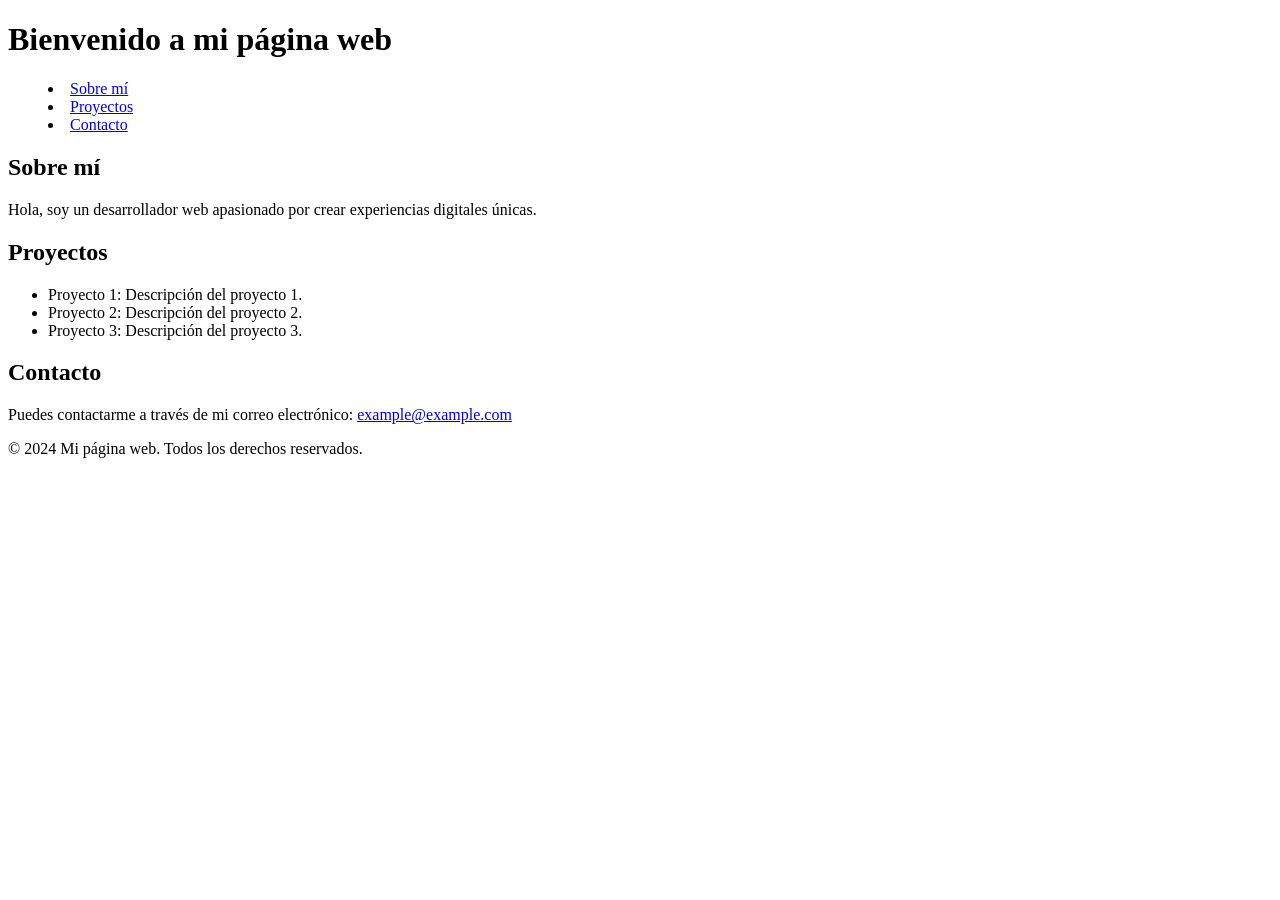
==== index.html @ 87513f9e "Create index.html" ====
<!DOCTYPE html>
<html lang="en">
<head>
    <meta charset="UTF-8">
    <meta name="viewport" content="width=device-width, initial-scale=1.0">
    <title>Mi página web</title>
</head>
<body>
    <header>
        <h1>Bienvenido a mi página web</h1>
        <menu>
            <li><a href="#sobre-mi">Sobre mí</a></li>
            <li><a href="#proyectos">Proyectos</a></li>
            <li><a href="#contacto">Contacto</a></li>
        </menu>
    </header>
    <main>
        <section>
            <h2>Sobre mí</h2>
            <p>Hola, soy un desarrollador web apasionado por crear experiencias digitales únicas.</p>
        </section>
        <section>
            <h2>Proyectos</h2>
            <ul>
                <li>Proyecto 1: Descripción del proyecto 1.</li>
                <li>Proyecto 2: Descripción del proyecto 2.</li>
                <li>Proyecto 3: Descripción del proyecto 3.</li>
            </ul>
        </section>
        <section>
            <h2>Contacto</h2>
            <p>Puedes contactarme a través de mi correo electrónico:
                <a href="mailto:example@example.com">example@example.com</a>
            </p>
        </section>
    </main>
    <footer>
        <p>&copy; 2024 Mi página web. Todos los derechos reservados.</p>
    </footer>
</body>
</html>
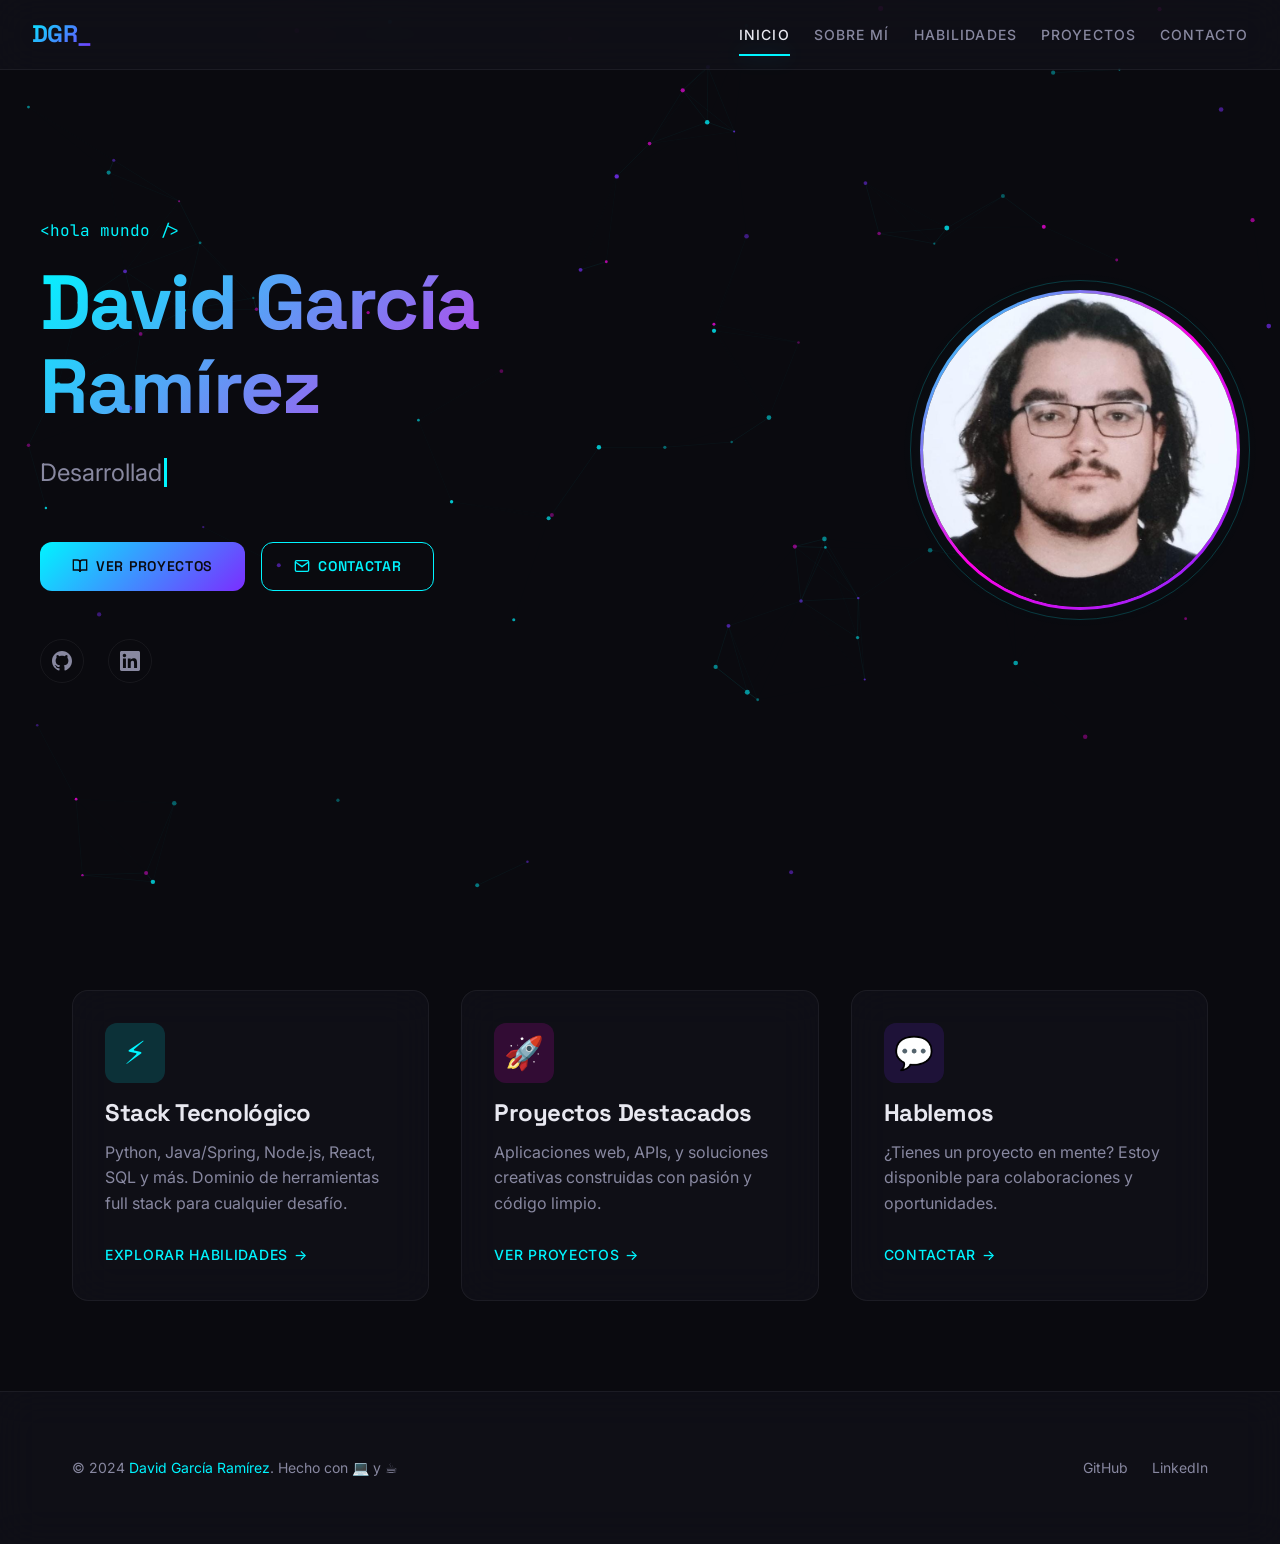
==== commit 163b204b: "ammend this" ====
--- a/index.html
+++ b/index.html
@@ -1,41 +1,131 @@
 <!DOCTYPE html>
-<html lang="en">
+<html lang="es">
+
 <head>
-    <meta charset="UTF-8">
-    <meta name="viewport" content="width=device-width, initial-scale=1.0">
-    <title>Mi página web</title>
+  <meta charset="UTF-8">
+  <meta name="viewport" content="width=device-width, initial-scale=1.0">
+  <title>David García Ramírez — Desarrollador Full Stack</title>
+  <meta name="description" content="Portafolio de David García Ramírez. Desarrollador Full Stack especializado en Python, Java/Spring, Node.js, React y más.">
+
+  <!-- Open Graph -->
+  <meta property="og:title" content="David García Ramírez — Desarrollador Full Stack">
+  <meta property="og:description" content="Portafolio profesional de David García Ramírez. Desarrollador Full Stack apasionado por crear soluciones web innovadoras.">
+  <meta property="og:image" content="img/ImagenPerfil.jpg">
+  <meta property="og:type" content="website">
+
+  <!-- Favicon -->
+  <link rel="icon" href="img/ImagenPerfil.jpg" type="image/jpeg">
+
+  <!-- Styles -->
+  <link rel="stylesheet" href="css/styles.css">
+  <link rel="stylesheet" href="css/animations.css">
 </head>
+
 <body>
-    <header>
-        <h1>Bienvenido a mi página web</h1>
-        <menu>
-            <li><a href="#sobre-mi">Sobre mí</a></li>
-            <li><a href="#proyectos">Proyectos</a></li>
-            <li><a href="#contacto">Contacto</a></li>
-        </menu>
-    </header>
-    <main>
-        <section>
-            <h2>Sobre mí</h2>
-            <p>Hola, soy un desarrollador web apasionado por crear experiencias digitales únicas.</p>
-        </section>
-        <section>
-            <h2>Proyectos</h2>
-            <ul>
-                <li>Proyecto 1: Descripción del proyecto 1.</li>
-                <li>Proyecto 2: Descripción del proyecto 2.</li>
-                <li>Proyecto 3: Descripción del proyecto 3.</li>
-            </ul>
-        </section>
-        <section>
-            <h2>Contacto</h2>
-            <p>Puedes contactarme a través de mi correo electrónico:
-                <a href="mailto:example@example.com">example@example.com</a>
-            </p>
-        </section>
-    </main>
-    <footer>
-        <p>&copy; 2024 Mi página web. Todos los derechos reservados.</p>
-    </footer>
+  <!-- Particles Background -->
+  <canvas id="particles-canvas" aria-hidden="true"></canvas>
+
+  <!-- Navigation -->
+  <nav class="nav-bar" id="main-nav" aria-label="Navegación principal">
+    <a class="nav-logo" href="index.html">DGR<span style="color: var(--accent-cyan);">_</span></a>
+    <div class="nav-links" id="nav-links">
+      <a href="index.html">Inicio</a>
+      <a href="about.html">Sobre mí</a>
+      <a href="skills.html">Habilidades</a>
+      <a href="projects.html">Proyectos</a>
+      <a href="contact.html">Contacto</a>
+    </div>
+    <button class="nav-toggle" id="nav-toggle" aria-label="Abrir menú" aria-expanded="false">☰</button>
+  </nav>
+  <div class="nav-overlay" id="nav-overlay"></div>
+
+  <!-- Hero Section -->
+  <section class="hero" id="hero">
+    <div class="hero-inner">
+      <div class="hero-content">
+        <p class="hero-greeting">&lt;hola mundo /&gt;</p>
+        <h1 class="hero-title gradient-text">David García<br>Ramírez</h1>
+        <p class="hero-subtitle">
+          <span class="typing-text"></span><span class="typing-cursor"></span>
+        </p>
+        <div class="hero-cta">
+          <a href="projects.html" class="btn-primary" id="cta-projects">
+            <svg width="16" height="16" viewBox="0 0 24 24" fill="none" stroke="currentColor" stroke-width="2"><path d="M2 3h6a4 4 0 0 1 4 4v14a3 3 0 0 0-3-3H2z"/><path d="M22 3h-6a4 4 0 0 0-4 4v14a3 3 0 0 1 3-3h7z"/></svg>
+            Ver proyectos
+          </a>
+          <a href="contact.html" class="btn-outline" id="cta-contact">
+            <svg width="16" height="16" viewBox="0 0 24 24" fill="none" stroke="currentColor" stroke-width="2"><path d="M4 4h16c1.1 0 2 .9 2 2v12c0 1.1-.9 2-2 2H4c-1.1 0-2-.9-2-2V6c0-1.1.9-2 2-2z"/><polyline points="22,6 12,13 2,6"/></svg>
+            Contactar
+          </a>
+        </div>
+        <div class="hero-social">
+          <!-- EDITAR: Reemplaza # con tus URLs reales -->
+          <a href="https://github.com/degarram" target="_blank" rel="noopener noreferrer" aria-label="GitHub" id="social-github">
+            <svg viewBox="0 0 24 24"><path d="M12 0c-6.626 0-12 5.373-12 12 0 5.302 3.438 9.8 8.207 11.387.599.111.793-.261.793-.577v-2.234c-3.338.726-4.033-1.416-4.033-1.416-.546-1.387-1.333-1.756-1.333-1.756-1.089-.745.083-.729.083-.729 1.205.084 1.839 1.237 1.839 1.237 1.07 1.834 2.807 1.304 3.492.997.107-.775.418-1.305.762-1.604-2.665-.305-5.467-1.334-5.467-5.931 0-1.311.469-2.381 1.236-3.221-.124-.303-.535-1.524.117-3.176 0 0 1.008-.322 3.301 1.23.957-.266 1.983-.399 3.003-.404 1.02.005 2.047.138 3.006.404 2.291-1.552 3.297-1.23 3.297-1.23.653 1.653.242 2.874.118 3.176.77.84 1.235 1.911 1.235 3.221 0 4.609-2.807 5.624-5.479 5.921.43.372.823 1.102.823 2.222v3.293c0 .319.192.694.801.576 4.765-1.589 8.199-6.086 8.199-11.386 0-6.627-5.373-12-12-12z"/></svg>
+          </a>
+          <a href="#" target="_blank" rel="noopener noreferrer" aria-label="LinkedIn" id="social-linkedin">
+            <svg viewBox="0 0 24 24"><path d="M20.447 20.452h-3.554v-5.569c0-1.328-.027-3.037-1.852-3.037-1.853 0-2.136 1.445-2.136 2.939v5.667H9.351V9h3.414v1.561h.046c.477-.9 1.637-1.85 3.37-1.85 3.601 0 4.267 2.37 4.267 5.455v6.286zM5.337 7.433c-1.144 0-2.063-.926-2.063-2.065 0-1.138.92-2.063 2.063-2.063 1.14 0 2.064.925 2.064 2.063 0 1.139-.925 2.065-2.064 2.065zm1.782 13.019H3.555V9h3.564v11.452zM22.225 0H1.771C.792 0 0 .774 0 1.729v20.542C0 23.227.792 24 1.771 24h20.451C23.2 24 24 23.227 24 22.271V1.729C24 .774 23.2 0 22.222 0h.003z"/></svg>
+          </a>
+        </div>
+      </div>
+      <div class="hero-visual">
+        <div class="hero-avatar-wrapper">
+          <div class="hero-avatar-glow"></div>
+          <div class="hero-avatar-ring"></div>
+          <img src="img/ImagenPerfil.jpg" alt="David García Ramírez — Desarrollador Full Stack" class="hero-avatar">
+        </div>
+      </div>
+    </div>
+  </section>
+
+  <!-- Preview Section -->
+  <section class="section" id="preview">
+    <div class="container">
+      <div class="preview-grid">
+        <!-- Stack Card -->
+        <div class="glass-card preview-card reveal">
+          <div class="preview-card-icon">⚡</div>
+          <h3>Stack Tecnológico</h3>
+          <p>Python, Java/Spring, Node.js, React, SQL y más. Dominio de herramientas full stack para cualquier desafío.</p>
+          <a href="skills.html" class="link-arrow">Explorar habilidades <span>→</span></a>
+        </div>
+        <!-- Projects Card -->
+        <div class="glass-card preview-card reveal reveal-delay-2">
+          <div class="preview-card-icon" style="background: var(--accent-magenta-dim); color: var(--accent-magenta);">🚀</div>
+          <h3>Proyectos Destacados</h3>
+          <p>Aplicaciones web, APIs, y soluciones creativas construidas con pasión y código limpio.</p>
+          <a href="projects.html" class="link-arrow">Ver proyectos <span>→</span></a>
+        </div>
+        <!-- Contact Card -->
+        <div class="glass-card preview-card reveal reveal-delay-4">
+          <div class="preview-card-icon" style="background: rgba(123, 45, 255, 0.15); color: var(--accent-violet);">💬</div>
+          <h3>Hablemos</h3>
+          <p>¿Tienes un proyecto en mente? Estoy disponible para colaboraciones y oportunidades.</p>
+          <a href="contact.html" class="link-arrow">Contactar <span>→</span></a>
+        </div>
+      </div>
+    </div>
+  </section>
+
+  <!-- Footer -->
+  <footer class="footer" id="footer">
+    <div class="container">
+      <div class="footer-content">
+        <p class="footer-text">
+          &copy; 2024 <span>David García Ramírez</span>. Hecho con 💻 y ☕
+        </p>
+        <div class="footer-links">
+          <a href="https://github.com/degarram" target="_blank" rel="noopener noreferrer">GitHub</a>
+          <!-- EDITAR: Reemplaza # con tu LinkedIn -->
+          <a href="#" target="_blank" rel="noopener noreferrer">LinkedIn</a>
+        </div>
+      </div>
+    </div>
+  </footer>
+
+  <!-- Scripts -->
+  <script src="js/particles.js"></script>
+  <script src="js/main.js"></script>
 </body>
+
 </html>
--- a/css/styles.css
+++ b/css/styles.css
@@ -0,0 +1,1248 @@
+/* ============================================
+   DESIGN SYSTEM — David García Ramírez Portfolio
+   Cyberpunk Dark Mode with Neon Accents
+   ============================================ */
+
+/* === GOOGLE FONTS === */
+@import url('https://fonts.googleapis.com/css2?family=Space+Grotesk:wght@400;500;600;700&family=Inter:wght@300;400;500;600&family=JetBrains+Mono:wght@400;500&display=swap');
+
+/* === DESIGN TOKENS === */
+:root {
+  /* Colors */
+  --bg-primary: #0a0a0f;
+  --bg-secondary: #12121a;
+  --bg-tertiary: #1a1a28;
+  --bg-glass: rgba(18, 18, 26, 0.7);
+  --bg-glass-hover: rgba(18, 18, 26, 0.85);
+
+  --accent-cyan: #00f5ff;
+  --accent-magenta: #ff00e5;
+  --accent-violet: #7b2dff;
+  --accent-cyan-dim: rgba(0, 245, 255, 0.15);
+  --accent-magenta-dim: rgba(255, 0, 229, 0.15);
+
+  --text-primary: #e8e8f0;
+  --text-secondary: #8888a0;
+  --text-muted: #55556a;
+
+  --border-subtle: rgba(255, 255, 255, 0.06);
+  --border-glow: rgba(0, 245, 255, 0.2);
+
+  /* Glow Effects */
+  --glow-cyan: 0 0 20px rgba(0, 245, 255, 0.3);
+  --glow-cyan-intense: 0 0 40px rgba(0, 245, 255, 0.4), 0 0 80px rgba(0, 245, 255, 0.1);
+  --glow-magenta: 0 0 20px rgba(255, 0, 229, 0.3);
+  --glow-violet: 0 0 20px rgba(123, 45, 255, 0.3);
+
+  /* Typography */
+  --font-heading: 'Space Grotesk', system-ui, sans-serif;
+  --font-body: 'Inter', system-ui, sans-serif;
+  --font-mono: 'JetBrains Mono', monospace;
+
+  --fs-hero: clamp(2.5rem, 6vw, 5rem);
+  --fs-h1: clamp(2rem, 4vw, 3.5rem);
+  --fs-h2: clamp(1.5rem, 3vw, 2.5rem);
+  --fs-h3: clamp(1.1rem, 2vw, 1.5rem);
+  --fs-body: 1rem;
+  --fs-small: 0.875rem;
+  --fs-xs: 0.75rem;
+
+  /* Spacing */
+  --space-xs: 0.5rem;
+  --space-sm: 0.75rem;
+  --space-md: 1rem;
+  --space-lg: 1.5rem;
+  --space-xl: 2rem;
+  --space-2xl: 3rem;
+  --space-3xl: 4rem;
+  --space-4xl: 6rem;
+  --space-section: clamp(4rem, 10vh, 8rem);
+
+  /* Layout */
+  --max-width: 1200px;
+  --nav-height: 70px;
+
+  /* Borders */
+  --radius-sm: 8px;
+  --radius-md: 12px;
+  --radius-lg: 16px;
+  --radius-xl: 24px;
+  --radius-full: 50%;
+
+  /* Transitions */
+  --transition-fast: all 0.15s cubic-bezier(0.4, 0, 0.2, 1);
+  --transition-smooth: all 0.3s cubic-bezier(0.4, 0, 0.2, 1);
+  --transition-slow: all 0.5s cubic-bezier(0.4, 0, 0.2, 1);
+  --transition-spring: all 0.4s cubic-bezier(0.175, 0.885, 0.32, 1.275);
+}
+
+/* === RESET === */
+*,
+*::before,
+*::after {
+  margin: 0;
+  padding: 0;
+  box-sizing: border-box;
+}
+
+html {
+  scroll-behavior: smooth;
+  -webkit-font-smoothing: antialiased;
+  -moz-osx-font-smoothing: grayscale;
+}
+
+body {
+  font-family: var(--font-body);
+  font-size: var(--fs-body);
+  color: var(--text-primary);
+  background-color: var(--bg-primary);
+  line-height: 1.7;
+  overflow-x: hidden;
+  min-height: 100vh;
+}
+
+img {
+  max-width: 100%;
+  height: auto;
+  display: block;
+}
+
+a {
+  color: var(--accent-cyan);
+  text-decoration: none;
+  transition: var(--transition-smooth);
+}
+
+a:hover {
+  color: var(--accent-magenta);
+}
+
+ul, ol {
+  list-style: none;
+}
+
+button {
+  font-family: inherit;
+  cursor: pointer;
+  border: none;
+  background: none;
+  color: inherit;
+}
+
+input, textarea {
+  font-family: inherit;
+  font-size: inherit;
+}
+
+/* === TYPOGRAPHY === */
+h1, h2, h3, h4, h5, h6 {
+  font-family: var(--font-heading);
+  font-weight: 700;
+  line-height: 1.2;
+  letter-spacing: -0.02em;
+}
+
+.gradient-text {
+  background: linear-gradient(135deg, var(--accent-cyan) 0%, var(--accent-magenta) 50%, var(--accent-violet) 100%);
+  background-size: 200% 200%;
+  -webkit-background-clip: text;
+  background-clip: text;
+  -webkit-text-fill-color: transparent;
+  animation: gradientShift 6s ease-in-out infinite;
+}
+
+.section-title {
+  font-size: var(--fs-h2);
+  margin-bottom: var(--space-md);
+  position: relative;
+  display: inline-block;
+}
+
+.section-title::after {
+  content: '';
+  position: absolute;
+  bottom: -8px;
+  left: 0;
+  width: 60px;
+  height: 3px;
+  background: linear-gradient(90deg, var(--accent-cyan), var(--accent-magenta));
+  border-radius: 2px;
+}
+
+.section-subtitle {
+  color: var(--text-secondary);
+  font-size: var(--fs-body);
+  margin-bottom: var(--space-3xl);
+  max-width: 600px;
+}
+
+.mono-text {
+  font-family: var(--font-mono);
+  font-size: var(--fs-small);
+  color: var(--accent-cyan);
+}
+
+/* === LAYOUT === */
+.container {
+  width: 100%;
+  max-width: var(--max-width);
+  margin: 0 auto;
+  padding: 0 var(--space-xl);
+}
+
+.section {
+  padding: var(--space-section) 0;
+  position: relative;
+}
+
+.page-content {
+  padding-top: calc(var(--nav-height) + var(--space-3xl));
+  min-height: 100vh;
+}
+
+/* === PARTICLES CANVAS === */
+#particles-canvas {
+  position: fixed;
+  top: 0;
+  left: 0;
+  width: 100%;
+  height: 100%;
+  z-index: 0;
+  pointer-events: none;
+}
+
+/* === NAVIGATION === */
+.nav-bar {
+  position: fixed;
+  top: 0;
+  left: 0;
+  right: 0;
+  height: var(--nav-height);
+  z-index: 1000;
+  display: flex;
+  align-items: center;
+  justify-content: space-between;
+  padding: 0 var(--space-xl);
+  background: var(--bg-glass);
+  backdrop-filter: blur(20px);
+  -webkit-backdrop-filter: blur(20px);
+  border-bottom: 1px solid var(--border-subtle);
+  transition: var(--transition-smooth);
+}
+
+.nav-bar.scrolled {
+  background: rgba(10, 10, 15, 0.95);
+  box-shadow: 0 4px 30px rgba(0, 0, 0, 0.3);
+}
+
+.nav-logo {
+  font-family: var(--font-heading);
+  font-size: 1.5rem;
+  font-weight: 700;
+  background: linear-gradient(135deg, var(--accent-cyan), var(--accent-violet));
+  -webkit-background-clip: text;
+  background-clip: text;
+  -webkit-text-fill-color: transparent;
+  text-decoration: none;
+  letter-spacing: -0.03em;
+}
+
+.nav-links {
+  display: flex;
+  gap: var(--space-lg);
+  align-items: center;
+}
+
+.nav-links a {
+  color: var(--text-secondary);
+  font-size: var(--fs-small);
+  font-weight: 500;
+  text-transform: uppercase;
+  letter-spacing: 0.08em;
+  padding: var(--space-xs) 0;
+  position: relative;
+  text-decoration: none;
+  transition: var(--transition-smooth);
+}
+
+.nav-links a::after {
+  content: '';
+  position: absolute;
+  bottom: -2px;
+  left: 0;
+  width: 0;
+  height: 2px;
+  background: var(--accent-cyan);
+  box-shadow: var(--glow-cyan);
+  transition: var(--transition-smooth);
+}
+
+.nav-links a:hover,
+.nav-links a.active {
+  color: var(--text-primary);
+}
+
+.nav-links a:hover::after,
+.nav-links a.active::after {
+  width: 100%;
+}
+
+.nav-toggle {
+  display: none;
+  font-size: 1.5rem;
+  color: var(--text-primary);
+  z-index: 1001;
+}
+
+/* Mobile Nav */
+@media (max-width: 768px) {
+  .nav-toggle {
+    display: block;
+  }
+
+  .nav-links {
+    position: fixed;
+    top: 0;
+    right: -100%;
+    width: 70%;
+    max-width: 300px;
+    height: 100vh;
+    background: var(--bg-secondary);
+    border-left: 1px solid var(--border-subtle);
+    flex-direction: column;
+    justify-content: center;
+    align-items: center;
+    gap: var(--space-xl);
+    transition: var(--transition-smooth);
+    z-index: 1000;
+  }
+
+  .nav-links.open {
+    right: 0;
+    box-shadow: -20px 0 60px rgba(0, 0, 0, 0.5);
+  }
+
+  .nav-links a {
+    font-size: var(--fs-body);
+  }
+}
+
+.nav-overlay {
+  display: none;
+  position: fixed;
+  inset: 0;
+  background: rgba(0, 0, 0, 0.6);
+  z-index: 999;
+  opacity: 0;
+  transition: var(--transition-smooth);
+}
+
+.nav-overlay.visible {
+  display: block;
+  opacity: 1;
+}
+
+/* === GLASS CARD === */
+.glass-card {
+  background: var(--bg-glass);
+  backdrop-filter: blur(20px);
+  -webkit-backdrop-filter: blur(20px);
+  border: 1px solid var(--border-subtle);
+  border-radius: var(--radius-lg);
+  padding: var(--space-xl);
+  transition: var(--transition-smooth);
+  position: relative;
+  overflow: hidden;
+}
+
+.glass-card::before {
+  content: '';
+  position: absolute;
+  top: 0;
+  left: 0;
+  right: 0;
+  height: 1px;
+  background: linear-gradient(90deg, transparent, var(--accent-cyan), transparent);
+  opacity: 0;
+  transition: var(--transition-smooth);
+}
+
+.glass-card:hover {
+  background: var(--bg-glass-hover);
+  border-color: var(--border-glow);
+  transform: translateY(-4px);
+  box-shadow: 0 20px 40px rgba(0, 0, 0, 0.3), var(--glow-cyan);
+}
+
+.glass-card:hover::before {
+  opacity: 1;
+}
+
+/* === BUTTONS === */
+.btn-primary {
+  display: inline-flex;
+  align-items: center;
+  gap: var(--space-xs);
+  padding: 0.75rem 2rem;
+  background: linear-gradient(135deg, var(--accent-cyan), var(--accent-violet));
+  color: var(--bg-primary);
+  font-family: var(--font-heading);
+  font-weight: 600;
+  font-size: var(--fs-small);
+  text-transform: uppercase;
+  letter-spacing: 0.05em;
+  border-radius: var(--radius-md);
+  text-decoration: none;
+  position: relative;
+  overflow: hidden;
+  transition: var(--transition-smooth);
+  cursor: pointer;
+  border: none;
+}
+
+.btn-primary:hover {
+  transform: translateY(-2px);
+  box-shadow: var(--glow-cyan-intense);
+  color: var(--bg-primary);
+}
+
+.btn-primary:active {
+  transform: translateY(0) scale(0.98);
+}
+
+.btn-outline {
+  display: inline-flex;
+  align-items: center;
+  gap: var(--space-xs);
+  padding: 0.75rem 2rem;
+  background: transparent;
+  color: var(--accent-cyan);
+  font-family: var(--font-heading);
+  font-weight: 600;
+  font-size: var(--fs-small);
+  text-transform: uppercase;
+  letter-spacing: 0.05em;
+  border: 1.5px solid var(--accent-cyan);
+  border-radius: var(--radius-md);
+  text-decoration: none;
+  position: relative;
+  overflow: hidden;
+  transition: var(--transition-smooth);
+  cursor: pointer;
+}
+
+.btn-outline::before {
+  content: '';
+  position: absolute;
+  inset: 0;
+  background: linear-gradient(135deg, var(--accent-cyan-dim), var(--accent-magenta-dim));
+  opacity: 0;
+  transition: var(--transition-smooth);
+}
+
+.btn-outline:hover {
+  color: var(--text-primary);
+  border-color: var(--accent-magenta);
+  box-shadow: var(--glow-magenta);
+  transform: translateY(-2px);
+}
+
+.btn-outline:hover::before {
+  opacity: 1;
+}
+
+/* === HERO === */
+.hero {
+  min-height: 100vh;
+  display: flex;
+  align-items: center;
+  justify-content: center;
+  position: relative;
+  z-index: 1;
+  padding: var(--space-4xl) var(--space-xl);
+  overflow: hidden;
+}
+
+.hero-inner {
+  display: flex;
+  align-items: center;
+  justify-content: space-between;
+  gap: var(--space-4xl);
+  max-width: var(--max-width);
+  width: 100%;
+}
+
+.hero-content {
+  flex: 1;
+  max-width: 600px;
+}
+
+.hero-greeting {
+  font-family: var(--font-mono);
+  font-size: var(--fs-body);
+  color: var(--accent-cyan);
+  margin-bottom: var(--space-md);
+  opacity: 0;
+  animation: fadeInUp 0.6s ease forwards 0.2s;
+}
+
+.hero-title {
+  font-size: var(--fs-hero);
+  font-weight: 700;
+  line-height: 1.1;
+  margin-bottom: var(--space-lg);
+  opacity: 0;
+  animation: fadeInUp 0.6s ease forwards 0.4s;
+}
+
+.hero-subtitle {
+  font-size: var(--fs-h3);
+  color: var(--text-secondary);
+  margin-bottom: var(--space-2xl);
+  min-height: 2rem;
+  opacity: 0;
+  animation: fadeInUp 0.6s ease forwards 0.6s;
+}
+
+.hero-subtitle .typing-cursor {
+  display: inline-block;
+  width: 3px;
+  height: 1.2em;
+  background: var(--accent-cyan);
+  margin-left: 2px;
+  vertical-align: text-bottom;
+  animation: blink 0.8s step-end infinite;
+}
+
+.hero-cta {
+  display: flex;
+  gap: var(--space-md);
+  margin-bottom: var(--space-2xl);
+  flex-wrap: wrap;
+  opacity: 0;
+  animation: fadeInUp 0.6s ease forwards 0.8s;
+}
+
+.hero-social {
+  display: flex;
+  gap: var(--space-lg);
+  opacity: 0;
+  animation: fadeInUp 0.6s ease forwards 1s;
+}
+
+.hero-social a {
+  display: flex;
+  align-items: center;
+  justify-content: center;
+  width: 44px;
+  height: 44px;
+  border-radius: var(--radius-full);
+  border: 1px solid var(--border-subtle);
+  color: var(--text-secondary);
+  transition: var(--transition-smooth);
+}
+
+.hero-social a:hover {
+  color: var(--accent-cyan);
+  border-color: var(--accent-cyan);
+  box-shadow: var(--glow-cyan);
+  transform: translateY(-3px);
+}
+
+.hero-social a svg {
+  width: 20px;
+  height: 20px;
+  fill: currentColor;
+}
+
+.hero-visual {
+  position: relative;
+  flex-shrink: 0;
+  opacity: 0;
+  animation: fadeInUp 0.8s ease forwards 0.5s;
+}
+
+.hero-avatar-wrapper {
+  position: relative;
+  width: 320px;
+  height: 320px;
+}
+
+.hero-avatar {
+  width: 100%;
+  height: 100%;
+  object-fit: cover;
+  border-radius: var(--radius-full);
+  border: 3px solid transparent;
+  background-origin: border-box;
+  background-clip: content-box, border-box;
+  background-image: linear-gradient(var(--bg-primary), var(--bg-primary)),
+                     linear-gradient(135deg, var(--accent-cyan), var(--accent-magenta), var(--accent-violet));
+  position: relative;
+  z-index: 1;
+}
+
+.hero-avatar-glow {
+  position: absolute;
+  inset: -20px;
+  border-radius: var(--radius-full);
+  background: radial-gradient(circle, rgba(0, 245, 255, 0.15), transparent 70%);
+  animation: glowPulse 4s ease-in-out infinite;
+  z-index: 0;
+}
+
+.hero-avatar-ring {
+  position: absolute;
+  inset: -10px;
+  border-radius: var(--radius-full);
+  border: 1px solid rgba(0, 245, 255, 0.2);
+  animation: float 6s ease-in-out infinite;
+}
+
+/* === PREVIEW CARDS (Home page) === */
+.preview-grid {
+  display: grid;
+  grid-template-columns: repeat(auto-fit, minmax(300px, 1fr));
+  gap: var(--space-xl);
+}
+
+.preview-card-icon {
+  font-size: 2rem;
+  margin-bottom: var(--space-md);
+  display: inline-flex;
+  align-items: center;
+  justify-content: center;
+  width: 60px;
+  height: 60px;
+  border-radius: var(--radius-md);
+  background: var(--accent-cyan-dim);
+  color: var(--accent-cyan);
+}
+
+.preview-card h3 {
+  font-size: var(--fs-h3);
+  margin-bottom: var(--space-sm);
+}
+
+.preview-card p {
+  color: var(--text-secondary);
+  margin-bottom: var(--space-lg);
+  line-height: 1.6;
+}
+
+.preview-card .link-arrow {
+  display: inline-flex;
+  align-items: center;
+  gap: 6px;
+  font-weight: 500;
+  font-size: var(--fs-small);
+  text-transform: uppercase;
+  letter-spacing: 0.05em;
+}
+
+.preview-card .link-arrow span {
+  transition: var(--transition-smooth);
+}
+
+.preview-card:hover .link-arrow span {
+  transform: translateX(4px);
+  display: inline-block;
+}
+
+/* === SKILL CARDS === */
+.skills-grid {
+  display: grid;
+  grid-template-columns: repeat(auto-fill, minmax(140px, 1fr));
+  gap: var(--space-lg);
+}
+
+.skill-card {
+  text-align: center;
+  padding: var(--space-xl) var(--space-md);
+}
+
+.skill-card img {
+  width: 48px;
+  height: 48px;
+  margin: 0 auto var(--space-md);
+  filter: drop-shadow(0 0 8px rgba(0, 245, 255, 0.2));
+  transition: var(--transition-smooth);
+}
+
+.skill-card:hover img {
+  filter: drop-shadow(0 0 16px rgba(0, 245, 255, 0.5));
+  transform: scale(1.1);
+}
+
+.skill-card h3 {
+  font-size: var(--fs-small);
+  font-weight: 500;
+  margin-bottom: var(--space-sm);
+}
+
+.skill-bar {
+  width: 100%;
+  height: 4px;
+  background: var(--bg-tertiary);
+  border-radius: 2px;
+  overflow: hidden;
+  margin-top: var(--space-xs);
+}
+
+.skill-fill {
+  height: 100%;
+  width: 0;
+  background: linear-gradient(90deg, var(--accent-cyan), var(--accent-magenta));
+  border-radius: 2px;
+  transition: width 1.2s cubic-bezier(0.4, 0, 0.2, 1);
+  box-shadow: 0 0 10px rgba(0, 245, 255, 0.3);
+}
+
+.skill-fill.animate {
+  width: var(--level);
+}
+
+.skill-category {
+  margin-bottom: var(--space-3xl);
+}
+
+.skill-category-title {
+  font-family: var(--font-mono);
+  font-size: var(--fs-small);
+  color: var(--accent-cyan);
+  text-transform: uppercase;
+  letter-spacing: 0.1em;
+  margin-bottom: var(--space-lg);
+  padding-bottom: var(--space-xs);
+  border-bottom: 1px solid var(--border-subtle);
+}
+
+/* === PROJECT CARDS === */
+.projects-grid {
+  display: grid;
+  grid-template-columns: repeat(auto-fill, minmax(340px, 1fr));
+  gap: var(--space-xl);
+}
+
+.project-card {
+  padding: 0;
+  overflow: hidden;
+}
+
+.project-image {
+  position: relative;
+  height: 200px;
+  overflow: hidden;
+}
+
+.project-image img {
+  width: 100%;
+  height: 100%;
+  object-fit: cover;
+  transition: var(--transition-slow);
+}
+
+.project-card:hover .project-image img {
+  transform: scale(1.05);
+}
+
+.project-overlay {
+  position: absolute;
+  inset: 0;
+  background: rgba(10, 10, 15, 0.85);
+  display: flex;
+  align-items: center;
+  justify-content: center;
+  gap: var(--space-md);
+  opacity: 0;
+  transition: var(--transition-smooth);
+}
+
+.project-card:hover .project-overlay {
+  opacity: 1;
+}
+
+.project-info {
+  padding: var(--space-xl);
+}
+
+.project-info h3 {
+  font-size: var(--fs-h3);
+  margin-bottom: var(--space-sm);
+}
+
+.project-info p {
+  color: var(--text-secondary);
+  font-size: var(--fs-small);
+  margin-bottom: var(--space-md);
+  line-height: 1.6;
+}
+
+.project-tags {
+  display: flex;
+  flex-wrap: wrap;
+  gap: var(--space-xs);
+}
+
+.tag {
+  font-family: var(--font-mono);
+  font-size: var(--fs-xs);
+  padding: 4px 10px;
+  border-radius: 20px;
+  border: 1px solid var(--border-subtle);
+  color: var(--accent-cyan);
+  background: var(--accent-cyan-dim);
+  transition: var(--transition-fast);
+}
+
+.tag:hover {
+  border-color: var(--accent-cyan);
+  box-shadow: var(--glow-cyan);
+}
+
+/* Project Filter */
+.project-filters {
+  display: flex;
+  flex-wrap: wrap;
+  gap: var(--space-sm);
+  margin-bottom: var(--space-2xl);
+}
+
+.filter-btn {
+  font-family: var(--font-mono);
+  font-size: var(--fs-xs);
+  padding: 6px 16px;
+  border-radius: 20px;
+  border: 1px solid var(--border-subtle);
+  color: var(--text-secondary);
+  cursor: pointer;
+  transition: var(--transition-smooth);
+}
+
+.filter-btn:hover,
+.filter-btn.active {
+  color: var(--accent-cyan);
+  border-color: var(--accent-cyan);
+  background: var(--accent-cyan-dim);
+  box-shadow: var(--glow-cyan);
+}
+
+/* === CONTACT FORM === */
+.contact-grid {
+  display: grid;
+  grid-template-columns: 1fr 1fr;
+  gap: var(--space-3xl);
+  align-items: start;
+}
+
+.form-group {
+  margin-bottom: var(--space-lg);
+}
+
+.form-group label {
+  display: block;
+  font-family: var(--font-mono);
+  font-size: var(--fs-xs);
+  color: var(--text-secondary);
+  text-transform: uppercase;
+  letter-spacing: 0.1em;
+  margin-bottom: var(--space-xs);
+}
+
+.form-group input,
+.form-group textarea {
+  width: 100%;
+  padding: 0.875rem 1rem;
+  background: var(--bg-tertiary);
+  border: 1px solid var(--border-subtle);
+  border-radius: var(--radius-sm);
+  color: var(--text-primary);
+  font-size: var(--fs-body);
+  transition: var(--transition-smooth);
+  outline: none;
+}
+
+.form-group input:focus,
+.form-group textarea:focus {
+  border-color: var(--accent-cyan);
+  box-shadow: 0 0 0 3px var(--accent-cyan-dim), var(--glow-cyan);
+}
+
+.form-group textarea {
+  resize: vertical;
+  min-height: 150px;
+}
+
+.form-group input::placeholder,
+.form-group textarea::placeholder {
+  color: var(--text-muted);
+}
+
+.contact-info-list {
+  display: flex;
+  flex-direction: column;
+  gap: var(--space-xl);
+}
+
+.contact-info-item {
+  display: flex;
+  align-items: flex-start;
+  gap: var(--space-md);
+}
+
+.contact-info-icon {
+  display: flex;
+  align-items: center;
+  justify-content: center;
+  width: 48px;
+  height: 48px;
+  border-radius: var(--radius-md);
+  background: var(--accent-cyan-dim);
+  color: var(--accent-cyan);
+  flex-shrink: 0;
+}
+
+.contact-info-icon svg {
+  width: 22px;
+  height: 22px;
+  fill: currentColor;
+}
+
+.contact-info-text h3 {
+  font-size: var(--fs-body);
+  margin-bottom: 4px;
+}
+
+.contact-info-text p {
+  color: var(--text-secondary);
+  font-size: var(--fs-small);
+}
+
+/* === ABOUT PAGE === */
+.about-grid {
+  display: grid;
+  grid-template-columns: 1fr 2fr;
+  gap: var(--space-3xl);
+  align-items: start;
+}
+
+.about-image-wrapper {
+  position: relative;
+}
+
+.about-image {
+  width: 100%;
+  aspect-ratio: 3/4;
+  object-fit: cover;
+  border-radius: var(--radius-lg);
+  border: 2px solid var(--border-subtle);
+}
+
+.about-image-wrapper::after {
+  content: '';
+  position: absolute;
+  inset: 10px;
+  border: 1px solid var(--accent-cyan);
+  border-radius: var(--radius-lg);
+  opacity: 0.3;
+  z-index: -1;
+  transform: translate(15px, 15px);
+}
+
+.about-text h2 {
+  margin-bottom: var(--space-lg);
+}
+
+.about-text p {
+  color: var(--text-secondary);
+  margin-bottom: var(--space-lg);
+  line-height: 1.8;
+}
+
+.about-stats {
+  display: grid;
+  grid-template-columns: repeat(3, 1fr);
+  gap: var(--space-lg);
+  margin-top: var(--space-2xl);
+}
+
+.stat-item {
+  text-align: center;
+  padding: var(--space-lg);
+  border-radius: var(--radius-md);
+  border: 1px solid var(--border-subtle);
+  transition: var(--transition-smooth);
+}
+
+.stat-item:hover {
+  border-color: var(--accent-cyan);
+  box-shadow: var(--glow-cyan);
+}
+
+.stat-number {
+  font-family: var(--font-heading);
+  font-size: var(--fs-h2);
+  font-weight: 700;
+  color: var(--accent-cyan);
+  display: block;
+}
+
+.stat-label {
+  font-size: var(--fs-xs);
+  color: var(--text-secondary);
+  text-transform: uppercase;
+  letter-spacing: 0.1em;
+  margin-top: 4px;
+}
+
+/* Timeline */
+.timeline {
+  position: relative;
+  padding-left: 30px;
+  margin-top: var(--space-3xl);
+}
+
+.timeline::before {
+  content: '';
+  position: absolute;
+  left: 0;
+  top: 0;
+  bottom: 0;
+  width: 2px;
+  background: linear-gradient(to bottom, var(--accent-cyan), var(--accent-violet), transparent);
+}
+
+.timeline-item {
+  position: relative;
+  padding-bottom: var(--space-2xl);
+}
+
+.timeline-item::before {
+  content: '';
+  position: absolute;
+  left: -34px;
+  top: 6px;
+  width: 10px;
+  height: 10px;
+  border-radius: var(--radius-full);
+  background: var(--accent-cyan);
+  box-shadow: var(--glow-cyan);
+}
+
+.timeline-date {
+  font-family: var(--font-mono);
+  font-size: var(--fs-xs);
+  color: var(--accent-cyan);
+  margin-bottom: var(--space-xs);
+}
+
+.timeline-title {
+  font-size: var(--fs-h3);
+  margin-bottom: var(--space-xs);
+}
+
+.timeline-subtitle {
+  color: var(--accent-magenta);
+  font-size: var(--fs-small);
+  margin-bottom: var(--space-sm);
+}
+
+.timeline-description {
+  color: var(--text-secondary);
+  font-size: var(--fs-small);
+  line-height: 1.6;
+}
+
+/* === FOOTER === */
+.footer {
+  position: relative;
+  z-index: 1;
+  padding: var(--space-3xl) 0;
+  border-top: 1px solid var(--border-subtle);
+  background: var(--bg-glass);
+  backdrop-filter: blur(20px);
+  -webkit-backdrop-filter: blur(20px);
+}
+
+.footer-content {
+  display: flex;
+  justify-content: space-between;
+  align-items: center;
+  flex-wrap: wrap;
+  gap: var(--space-lg);
+}
+
+.footer-text {
+  color: var(--text-secondary);
+  font-size: var(--fs-small);
+}
+
+.footer-text span {
+  color: var(--accent-cyan);
+}
+
+.footer-links {
+  display: flex;
+  gap: var(--space-lg);
+}
+
+.footer-links a {
+  color: var(--text-secondary);
+  font-size: var(--fs-small);
+  transition: var(--transition-smooth);
+}
+
+.footer-links a:hover {
+  color: var(--accent-cyan);
+}
+
+/* === SCROLL ANIMATIONS === */
+.reveal {
+  opacity: 0;
+  transform: translateY(30px);
+  transition: opacity 0.6s ease, transform 0.6s ease;
+}
+
+.reveal.visible {
+  opacity: 1;
+  transform: translateY(0);
+}
+
+.reveal-delay-1 { transition-delay: 0.1s; }
+.reveal-delay-2 { transition-delay: 0.2s; }
+.reveal-delay-3 { transition-delay: 0.3s; }
+.reveal-delay-4 { transition-delay: 0.4s; }
+.reveal-delay-5 { transition-delay: 0.5s; }
+.reveal-delay-6 { transition-delay: 0.6s; }
+
+/* === PAGE TRANSITION === */
+.page-transition {
+  animation: pageEnter 0.5s ease forwards;
+}
+
+/* === RESPONSIVE === */
+@media (max-width: 1024px) {
+  .hero-inner {
+    flex-direction: column-reverse;
+    text-align: center;
+    gap: var(--space-2xl);
+  }
+
+  .hero-content {
+    max-width: 100%;
+    display: flex;
+    flex-direction: column;
+    align-items: center;
+  }
+
+  .hero-cta {
+    justify-content: center;
+  }
+
+  .hero-social {
+    justify-content: center;
+  }
+
+  .hero-avatar-wrapper {
+    width: 240px;
+    height: 240px;
+  }
+
+  .about-grid {
+    grid-template-columns: 1fr;
+  }
+
+  .about-image-wrapper {
+    max-width: 300px;
+    margin: 0 auto;
+  }
+
+  .contact-grid {
+    grid-template-columns: 1fr;
+  }
+}
+
+@media (max-width: 768px) {
+  :root {
+    --space-section: 3rem;
+  }
+
+  .container {
+    padding: 0 var(--space-md);
+  }
+
+  .hero {
+    padding: var(--space-2xl) var(--space-md);
+  }
+
+  .hero-avatar-wrapper {
+    width: 200px;
+    height: 200px;
+  }
+
+  .projects-grid {
+    grid-template-columns: 1fr;
+  }
+
+  .about-stats {
+    grid-template-columns: repeat(3, 1fr);
+    gap: var(--space-sm);
+  }
+
+  .stat-item {
+    padding: var(--space-sm);
+  }
+
+  .stat-number {
+    font-size: var(--fs-h3);
+  }
+
+  .section-title {
+    font-size: clamp(1.3rem, 5vw, 2rem);
+  }
+}
+
+@media (max-width: 480px) {
+  .skills-grid {
+    grid-template-columns: repeat(2, 1fr);
+  }
+
+  .preview-grid {
+    grid-template-columns: 1fr;
+  }
+
+  .hero-cta {
+    flex-direction: column;
+    width: 100%;
+  }
+
+  .btn-primary,
+  .btn-outline {
+    width: 100%;
+    justify-content: center;
+  }
+}
+
+/* === SCROLLBAR === */
+::-webkit-scrollbar {
+  width: 8px;
+}
+
+::-webkit-scrollbar-track {
+  background: var(--bg-primary);
+}
+
+::-webkit-scrollbar-thumb {
+  background: var(--bg-tertiary);
+  border-radius: 4px;
+}
+
+::-webkit-scrollbar-thumb:hover {
+  background: var(--accent-cyan);
+}
+
+/* === SELECTION === */
+::selection {
+  background: var(--accent-cyan-dim);
+  color: var(--accent-cyan);
+}
--- a/css/animations.css
+++ b/css/animations.css
@@ -0,0 +1,181 @@
+/* ============================================
+   ANIMATIONS — Keyframes & Motion
+   ============================================ */
+
+/* Fade in from below */
+@keyframes fadeInUp {
+  from {
+    opacity: 0;
+    transform: translateY(30px);
+  }
+  to {
+    opacity: 1;
+    transform: translateY(0);
+  }
+}
+
+/* Fade in from left */
+@keyframes fadeInLeft {
+  from {
+    opacity: 0;
+    transform: translateX(-30px);
+  }
+  to {
+    opacity: 1;
+    transform: translateX(0);
+  }
+}
+
+/* Fade in from right */
+@keyframes fadeInRight {
+  from {
+    opacity: 0;
+    transform: translateX(30px);
+  }
+  to {
+    opacity: 1;
+    transform: translateX(0);
+  }
+}
+
+/* Scale in */
+@keyframes scaleIn {
+  from {
+    opacity: 0;
+    transform: scale(0.9);
+  }
+  to {
+    opacity: 1;
+    transform: scale(1);
+  }
+}
+
+/* Pulsating glow around elements */
+@keyframes glowPulse {
+  0%, 100% {
+    opacity: 0.4;
+    transform: scale(1);
+  }
+  50% {
+    opacity: 0.8;
+    transform: scale(1.05);
+  }
+}
+
+/* Gradient background animation */
+@keyframes gradientShift {
+  0% {
+    background-position: 0% 50%;
+  }
+  50% {
+    background-position: 100% 50%;
+  }
+  100% {
+    background-position: 0% 50%;
+  }
+}
+
+/* Floating effect */
+@keyframes float {
+  0%, 100% {
+    transform: translateY(0) rotate(0deg);
+  }
+  33% {
+    transform: translateY(-8px) rotate(1deg);
+  }
+  66% {
+    transform: translateY(4px) rotate(-1deg);
+  }
+}
+
+/* Typing cursor blink */
+@keyframes blink {
+  0%, 100% {
+    opacity: 1;
+  }
+  50% {
+    opacity: 0;
+  }
+}
+
+/* Page enter transition */
+@keyframes pageEnter {
+  from {
+    opacity: 0;
+    transform: translateY(10px);
+  }
+  to {
+    opacity: 1;
+    transform: translateY(0);
+  }
+}
+
+/* Neon border animation */
+@keyframes neonBorder {
+  0% {
+    border-color: rgba(0, 245, 255, 0.3);
+    box-shadow: 0 0 10px rgba(0, 245, 255, 0.1);
+  }
+  50% {
+    border-color: rgba(255, 0, 229, 0.3);
+    box-shadow: 0 0 20px rgba(255, 0, 229, 0.15);
+  }
+  100% {
+    border-color: rgba(0, 245, 255, 0.3);
+    box-shadow: 0 0 10px rgba(0, 245, 255, 0.1);
+  }
+}
+
+/* Shimmer / loading effect */
+@keyframes shimmer {
+  0% {
+    background-position: -200% 0;
+  }
+  100% {
+    background-position: 200% 0;
+  }
+}
+
+/* Rotate slow */
+@keyframes rotateSlow {
+  from {
+    transform: rotate(0deg);
+  }
+  to {
+    transform: rotate(360deg);
+  }
+}
+
+/* Skill bar fill */
+@keyframes skillFill {
+  from {
+    width: 0;
+  }
+  to {
+    width: var(--level);
+  }
+}
+
+/* Ripple button effect */
+@keyframes ripple {
+  0% {
+    transform: scale(0);
+    opacity: 0.6;
+  }
+  100% {
+    transform: scale(4);
+    opacity: 0;
+  }
+}
+
+/* Prefers reduced motion */
+@media (prefers-reduced-motion: reduce) {
+  *,
+  *::before,
+  *::after {
+    animation-duration: 0.01ms !important;
+    animation-iteration-count: 1 !important;
+    transition-duration: 0.01ms !important;
+    scroll-behavior: auto !important;
+  }
+}
